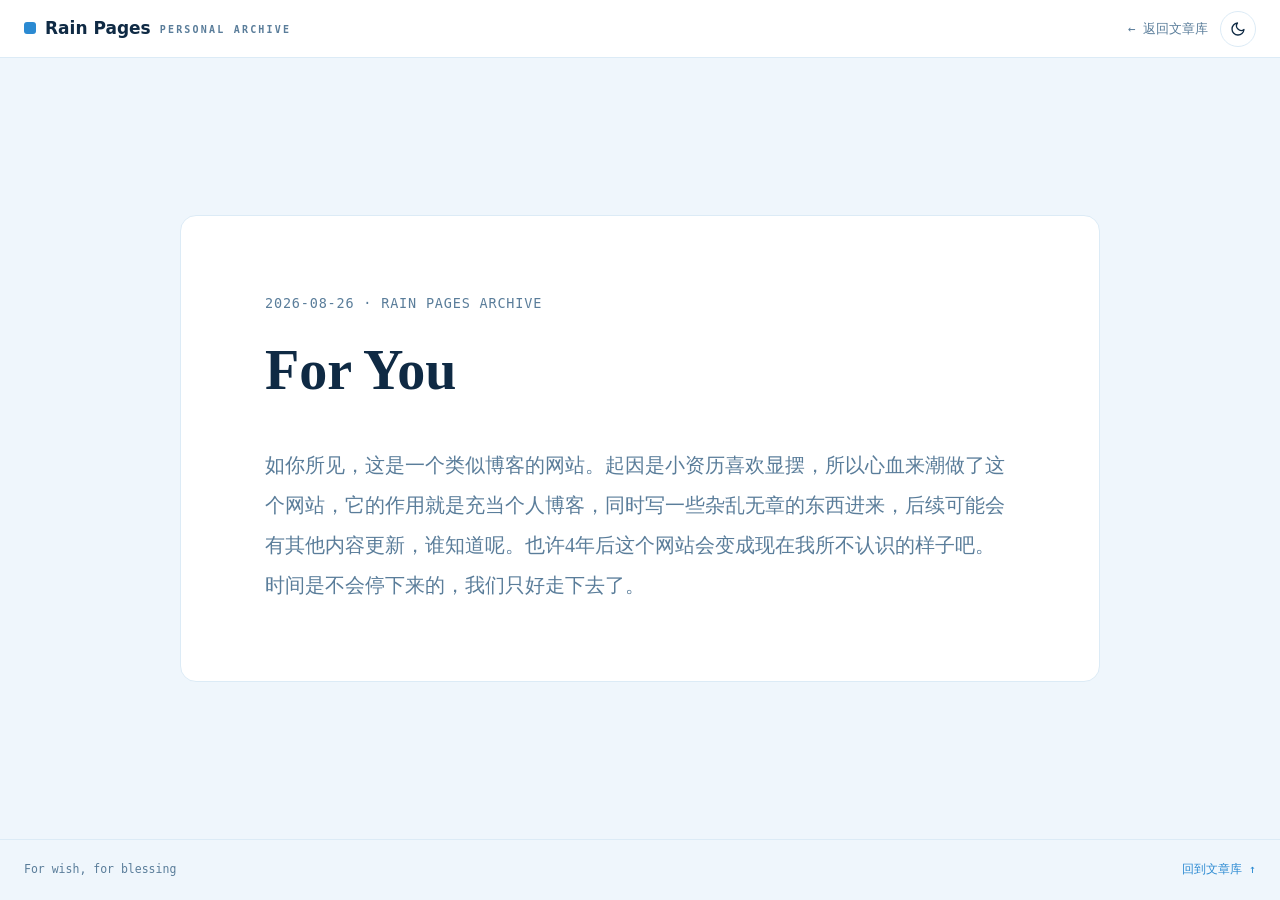
==== 2026/For You/index.html @ b6715b63 "更新了夜间系统，改变了网站配色" ====
<!doctype html>
<html lang="zh-CN">
<head>
  <meta charset="UTF-8" />
  <meta name="viewport" content="width=device-width, initial-scale=1.0" />
  <meta name="description" content="For You · Rain Pages 个人文章" />
  <title>For You · Rain Pages</title>
  <script>try { if (localStorage.getItem('rainpages.theme.v1') === 'dark') document.documentElement.classList.add('dark'); } catch (e) {}</script>

  <link rel="icon" href="data:image/svg+xml,%3Csvg xmlns='http://www.w3.org/2000/svg' viewBox='0 0 100 100'%3E%3Cdefs%3E%3ClinearGradient id='g' x1='0' y1='0' x2='0' y2='1'%3E%3Cstop offset='0' stop-color='%23bfdbfe'/%3E%3Cstop offset='1' stop-color='%233b82f6'/%3E%3C/linearGradient%3E%3C/defs%3E%3Cg fill='url(%23g)'%3E%3Cpath d='M50 4C34 24 18 42 18 62a32 32 0 0 0 64 0C82 42 66 24 50 4z' transform='translate(7 13) scale(.62)'/%3E%3Cpath d='M50 4C34 24 18 42 18 62a32 32 0 0 0 64 0C82 42 66 24 50 4z' transform='translate(56 55) scale(.42)'/%3E%3Cpath d='M50 4C34 24 18 42 18 62a32 32 0 0 0 64 0C82 42 66 24 50 4z' transform='translate(68 18) scale(.26)'/%3E%3C/g%3E%3Cellipse cx='30' cy='46' rx='4.5' ry='7' fill='%23ffffff' opacity='0.35'/%3E%3C/svg%3E" />
  <style>
    :root {
      --bg: #eff6fc;
      --panel: #ffffff;
      --ink: #0f2a44;
      --muted: #5a7d9a;
      --faint: #8dabc4;
      --line: #dcebf6;
      --accent: #2b8ad2;
      --sans: system-ui, -apple-system, "Segoe UI", "PingFang SC", "Hiragino Sans GB", "Microsoft YaHei", "Noto Sans SC", sans-serif;
      --serif: Georgia, "Noto Serif SC", "Songti SC", "STSong", SimSun, serif;
      --mono: ui-monospace, "Cascadia Code", Consolas, monospace;
    }
        /* 夜间模式（与主页一致：白天 = 浅蓝，夜间 = 黑色风格） */
    html.dark {
      color-scheme: dark;
      --bg: #0a0f16;
      --panel: #0f1722;
      --ink: #e8eef5;
      --muted: #93a7ba;
      --faint: #5d7285;
      --line: #1d2937;
      --accent: #5fb2f2;
    }
    * { box-sizing: border-box; }
    html { height: 100%; }
    body {
      margin: 0;
      min-height: 100%;
      display: flex;
      flex-direction: column;
      background: var(--bg);
      color: var(--ink);
      font-family: var(--sans);
      font-size: 15px;
      line-height: 1.7;
      -webkit-font-smoothing: antialiased;
    }
    a { color: inherit; }

    .topbar {
      flex: none;
      height: 58px;
      display: flex;
      align-items: center;
      justify-content: space-between;
      padding: 0 24px;
      background: var(--panel);
      border-bottom: 1px solid var(--line);
    }
    .brand {
      display: flex;
      align-items: center;
      gap: 9px;
      text-decoration: none;
      font-weight: 700;
      font-size: 17px;
    }
    .brand-dot { width: 12px; height: 12px; border-radius: 3px; background: var(--accent); }
    .brand-sub {
      font-family: var(--mono);
      font-size: 10px;
      letter-spacing: .22em;
      color: var(--muted);
      margin-top: 3px;
    }
    .topbar-right { display: flex; align-items: center; gap: 12px; }
    .theme-btn {
      display: inline-flex;
      align-items: center;
      justify-content: center;
      width: 36px;
      height: 36px;
      padding: 0;
      border: 1px solid var(--line);
      border-radius: 999px;
      background: var(--panel);
      color: var(--ink);
      cursor: pointer;
      transition: border-color .15s, color .15s;
    }
    .theme-btn:hover { border-color: var(--accent); color: var(--accent); }
    .theme-icon { width: 16px; height: 16px; }
    .theme-btn .theme-icon-sun { display: none; }
    html.dark .theme-btn .theme-icon-sun { display: block; }
    html.dark .theme-btn .theme-icon-moon { display: none; }
    .back-link {
      font-family: var(--mono);
      font-size: 12.5px;
      color: var(--muted);
      text-decoration: none;
    }
    .back-link:hover { color: var(--accent); }

    /* 内容区占满剩余可视高度，卡片垂直居中 */
    main {
      flex: 1;
      display: flex;
      align-items: center;
      justify-content: center;
      padding: 40px 20px;
    }
    article {
      width: 100%;
      max-width: 920px;
      padding: 76px 84px;
      background: var(--panel);
      border: 1px solid var(--line);
      border-radius: 16px;
    }
    .meta {
      font-family: var(--mono);
      font-size: 13.5px;
      color: var(--muted);
      letter-spacing: .06em;
    }
    h1 {
      margin: 20px 0 40px;
      font-family: var(--serif);
      font-size: 56px;
      line-height: 1.25;
    }
    .body {
      font-family: var(--serif);
      font-size: 20px;
      line-height: 2;
      color: var(--muted);
    }

    /* 页脚固定在可视区域底部 */
    footer {
      flex: none;
      width: 100%;
      padding: 20px 24px;
      border-top: 1px solid var(--line);
      display: flex;
      justify-content: space-between;
      gap: 16px;
      font-family: var(--mono);
      font-size: 11.5px;
      color: var(--muted);
    }
    footer a { color: var(--accent); text-decoration: none; }
    footer a:hover { text-decoration: underline; }

    @media (max-width: 640px) {
      article { padding: 32px 22px; }
      h1 { font-size: 34px; }
      .body { font-size: 17px; }
      footer { flex-direction: column; gap: 8px; }
    }
  </style>
</head>
<body>
  <header class="topbar">
    <a class="brand" href="../../index.html">
      <span class="brand-dot"></span>
      <span>Rain Pages</span>
      <span class="brand-sub">PERSONAL ARCHIVE</span>
    </a>
    <div class="topbar-right">
      <a class="back-link" href="../../index.html">← 返回文章库</a>
      <button class="theme-btn" id="themeBtn" type="button" title="切换夜间模式" aria-label="切换夜间模式">
        <svg class="theme-icon theme-icon-moon" viewBox="0 0 24 24" aria-hidden="true" fill="none" stroke="currentColor" stroke-width="2" stroke-linecap="round" stroke-linejoin="round"><path d="M21 12.79A9 9 0 1 1 11.21 3 7 7 0 0 0 21 12.79z"/></svg>
        <svg class="theme-icon theme-icon-sun" viewBox="0 0 24 24" aria-hidden="true" fill="none" stroke="currentColor" stroke-width="2" stroke-linecap="round" stroke-linejoin="round"><circle cx="12" cy="12" r="4"/><path d="M12 2v2M12 20v2M4.93 4.93l1.41 1.41M17.66 17.66l1.41 1.41M2 12h2M20 12h2M4.93 19.07l1.41-1.41M17.66 6.34l1.41-1.41"/></svg>
      </button>
    </div>
  </header>

  <main>
    <article>
      <div class="meta">2026-08-26 · RAIN PAGES ARCHIVE</div>
      <h1>For You</h1>
      <div class="body">如你所见，这是一个类似博客的网站。起因是小资历喜欢显摆，所以心血来潮做了这个网站，它的作用就是充当个人博客，同时写一些杂乱无章的东西进来，后续可能会有其他内容更新，谁知道呢。也许4年后这个网站会变成现在我所不认识的样子吧。<br>时间是不会停下来的，我们只好走下去了。</div>
    </article>
  </main>

  <footer>
    <span>For wish, for blessing</span>
    <a href="../../index.html">回到文章库 ↑</a>
  </footer>
  <script>
    (function () {
      var btn = document.getElementById('themeBtn');
      if (!btn) return;
      function sync() {
        var dark = document.documentElement.classList.contains('dark');
        var tip = dark ? '切换白天模式' : '切换夜间模式';
        btn.title = tip;
        btn.setAttribute('aria-label', tip);
      }
      sync();
      btn.addEventListener('click', function () {
        var dark = !document.documentElement.classList.contains('dark');
        document.documentElement.classList.toggle('dark', dark);
        try { localStorage.setItem('rainpages.theme.v1', dark ? 'dark' : 'light'); } catch (e) {}
        sync();
      });
    })();
  </script>
</body>
</html>
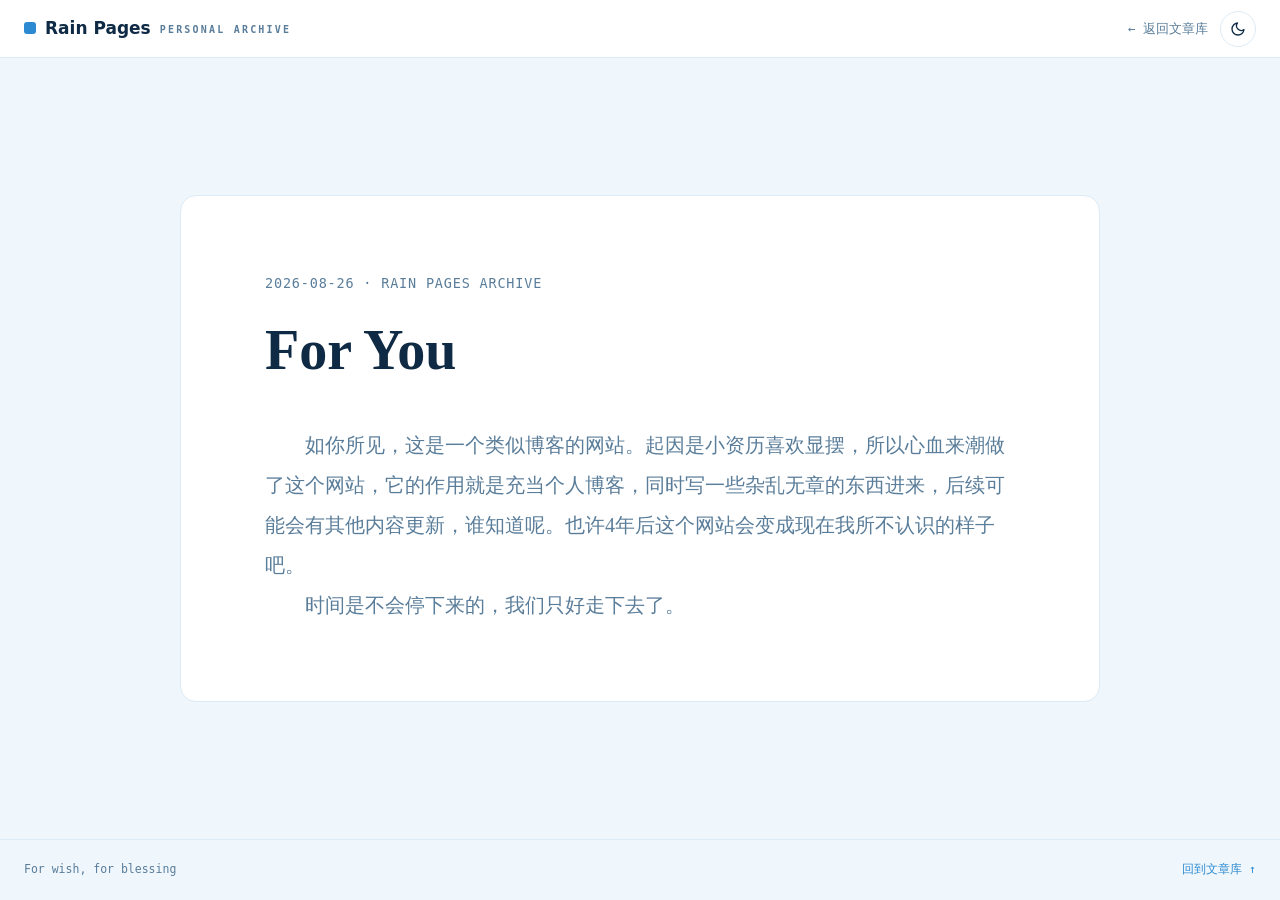
==== commit 1c5b1a63: "更新：新增北邮记（一），文章段落增加首行缩进" ====
--- a/2026/For You/index.html
+++ b/2026/For You/index.html
@@ -136,6 +136,7 @@
       line-height: 2;
       color: var(--muted);
     }
+    .body p { margin: 0; text-indent: 2em; }   /* 自然段首行缩进两字符 */
 
     /* 页脚固定在可视区域底部 */
     footer {
@@ -181,7 +182,10 @@
     <article>
       <div class="meta">2026-08-26 · RAIN PAGES ARCHIVE</div>
       <h1>For You</h1>
-      <div class="body">如你所见，这是一个类似博客的网站。起因是小资历喜欢显摆，所以心血来潮做了这个网站，它的作用就是充当个人博客，同时写一些杂乱无章的东西进来，后续可能会有其他内容更新，谁知道呢。也许4年后这个网站会变成现在我所不认识的样子吧。<br>时间是不会停下来的，我们只好走下去了。</div>
+      <div class="body">
+        <p>如你所见，这是一个类似博客的网站。起因是小资历喜欢显摆，所以心血来潮做了这个网站，它的作用就是充当个人博客，同时写一些杂乱无章的东西进来，后续可能会有其他内容更新，谁知道呢。也许4年后这个网站会变成现在我所不认识的样子吧。</p>
+        <p>时间是不会停下来的，我们只好走下去了。</p>
+      </div>
     </article>
   </main>
 
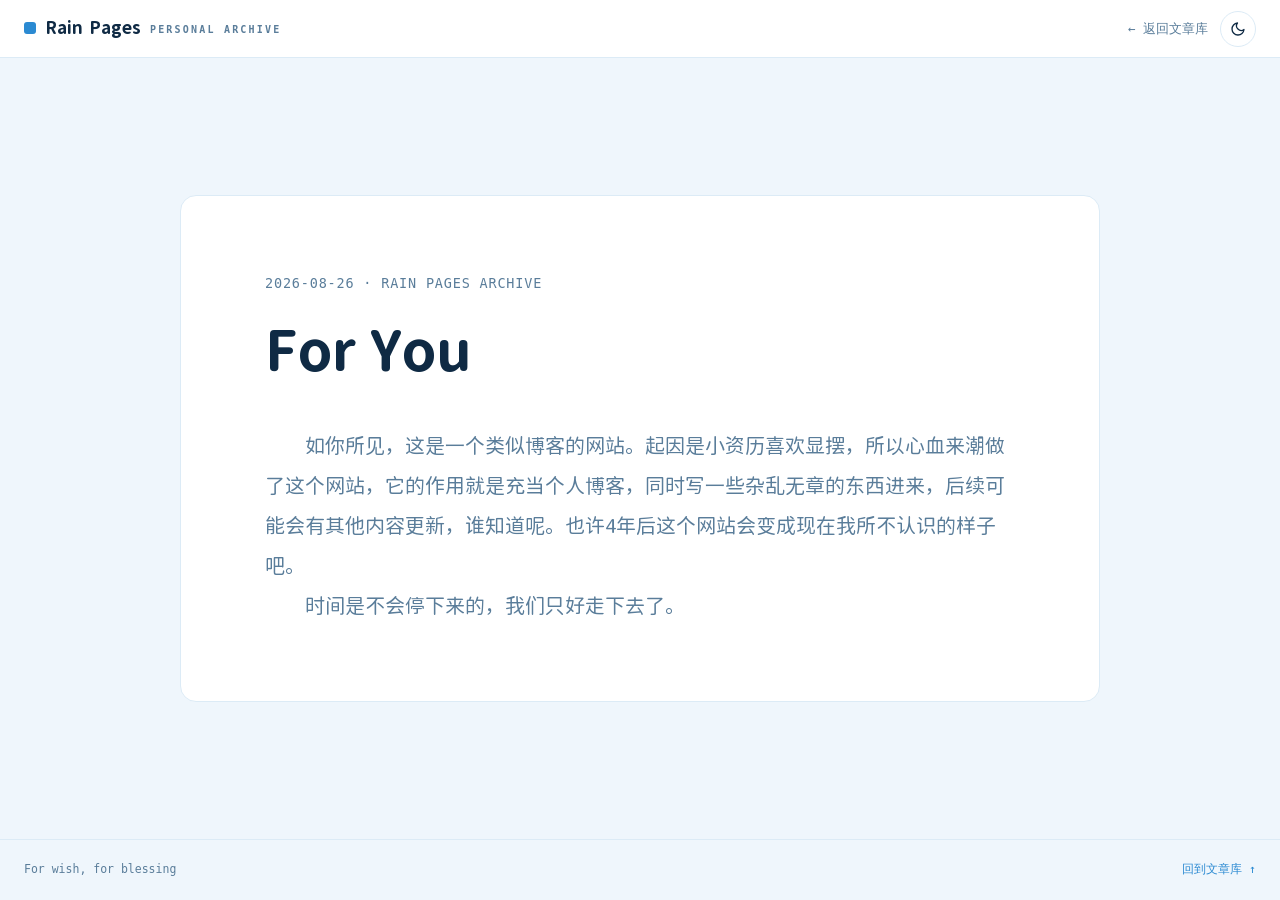
==== commit 19ee3ff6: "大更新" ====
--- a/2026/For You/index.html
+++ b/2026/For You/index.html
@@ -17,8 +17,8 @@
       --faint: #8dabc4;
       --line: #dcebf6;
       --accent: #2b8ad2;
-      --sans: system-ui, -apple-system, "Segoe UI", "PingFang SC", "Hiragino Sans GB", "Microsoft YaHei", "Noto Sans SC", sans-serif;
-      --serif: Georgia, "Noto Serif SC", "Songti SC", "STSong", SimSun, serif;
+      --sans: "Chill Round Gothic", system-ui, -apple-system, "Segoe UI", "PingFang SC", "Hiragino Sans GB", "Microsoft YaHei", "Noto Sans SC", "Segoe UI Emoji", "Apple Color Emoji", sans-serif;
+      --serif: Georgia, "Chill Round Gothic", "Noto Serif SC", "Songti SC", "STSong", SimSun, serif;
       --mono: ui-monospace, "Cascadia Code", Consolas, monospace;
     }
         /* 夜间模式（与主页一致：白天 = 浅蓝，夜间 = 黑色风格） */
@@ -161,6 +161,8 @@
       footer { flex-direction: column; gap: 8px; }
     }
   </style>
+  <!-- 圆润字体（Chill 圆体，本地自托管） -->
+  <link rel="stylesheet" href="../../src/fonts.css?v=1.2.0" />
 </head>
 <body>
   <header class="topbar">
--- a/src/fonts.css
+++ b/src/fonts.css
@@ -0,0 +1,658 @@
+/* ============================================================
+   Rain Pages · 圆润字体（Chill 圆体 / 寒蝉半圆体）
+
+   字体作者：Warren2060，基于思源黑体圆角化改造，
+   授权：SIL Open Font License 1.1（可自由使用、修改、随站点分发）。
+   来源：https://github.com/Warren2060/ChillRoundGothic
+
+   这里按 Unicode 区段切成多个 woff2 子集：浏览器只会下载
+   当前页面真正用到的那几段（unicode-range 机制），
+   因此整站字体约 9 MB，单个页面通常只下载 300–900 KB。
+
+   新增文章若出现生僻字（CJK 扩展 B 区及以后），会回落到系统字体，
+   属于预期行为。
+============================================================ */
+
+/* ---- 常规 font-weight: 400 · 40 段 · 4.42 MB ---- */
+@font-face {
+  font-family: 'Chill Round Gothic';
+  font-style: normal;
+  font-weight: 400;
+  font-display: swap;
+  src: url('fonts/chillround-gothic/chillround-regular-01.woff2?v=1.2.0') format('woff2');
+  unicode-range: U+20-7E;
+}
+@font-face {
+  font-family: 'Chill Round Gothic';
+  font-style: normal;
+  font-weight: 400;
+  font-display: swap;
+  src: url('fonts/chillround-gothic/chillround-regular-02.woff2?v=1.2.0') format('woff2');
+  unicode-range: U+A0-103,U+110-113,U+11A-11B,U+128-12B,U+143-144,U+147-148,U+14C-14F,U+152-153,U+168-16D,U+192,U+1A0-1A1,U+1AF-1B0,U+1CD-1DC,U+1F8-1F9,U+251,U+261,U+2BB,U+2C7,U+2C9-2CB,U+2D9,U+2EA-2EB;
+}
+@font-face {
+  font-family: 'Chill Round Gothic';
+  font-style: normal;
+  font-weight: 400;
+  font-display: swap;
+  src: url('fonts/chillround-gothic/chillround-regular-03.woff2?v=1.2.0') format('woff2');
+  unicode-range: U+2002-2003,U+2010-2016,U+2018-201A,U+201C-201E,U+2020-2022,U+2025-2027,U+2030,U+2032-2033,U+2035,U+2039-203C,U+2042,U+2047-2049,U+2051,U+2E3A-2E3B;
+}
+@font-face {
+  font-family: 'Chill Round Gothic';
+  font-style: normal;
+  font-weight: 400;
+  font-display: swap;
+  src: url('fonts/chillround-gothic/chillround-regular-04.woff2?v=1.2.0') format('woff2');
+  unicode-range: U+3001-3030,U+3033-303F,U+3041-3096,U+3099-30FF,U+31C0-31E3,U+FF01-FF3F,U+FF41-FF5D,U+FF5F-FF9F,U+FFA1-FFBE,U+FFC2-FFC7,U+FFCA-FFCF,U+FFD2-FFD7,U+FFDA-FFDC,U+FFE0-FFE6,U+FFE8-FFEE;
+}
+@font-face {
+  font-family: 'Chill Round Gothic';
+  font-style: normal;
+  font-weight: 400;
+  font-display: swap;
+  src: url('fonts/chillround-gothic/chillround-regular-05.woff2?v=1.2.0') format('woff2');
+  unicode-range: U+4E00-5057;
+}
+@font-face {
+  font-family: 'Chill Round Gothic';
+  font-style: normal;
+  font-weight: 400;
+  font-display: swap;
+  src: url('fonts/chillround-gothic/chillround-regular-06.woff2?v=1.2.0') format('woff2');
+  unicode-range: U+5058-52AF;
+}
+@font-face {
+  font-family: 'Chill Round Gothic';
+  font-style: normal;
+  font-weight: 400;
+  font-display: swap;
+  src: url('fonts/chillround-gothic/chillround-regular-07.woff2?v=1.2.0') format('woff2');
+  unicode-range: U+52B0-5507;
+}
+@font-face {
+  font-family: 'Chill Round Gothic';
+  font-style: normal;
+  font-weight: 400;
+  font-display: swap;
+  src: url('fonts/chillround-gothic/chillround-regular-08.woff2?v=1.2.0') format('woff2');
+  unicode-range: U+5508-575F;
+}
+@font-face {
+  font-family: 'Chill Round Gothic';
+  font-style: normal;
+  font-weight: 400;
+  font-display: swap;
+  src: url('fonts/chillround-gothic/chillround-regular-09.woff2?v=1.2.0') format('woff2');
+  unicode-range: U+5760-59B7;
+}
+@font-face {
+  font-family: 'Chill Round Gothic';
+  font-style: normal;
+  font-weight: 400;
+  font-display: swap;
+  src: url('fonts/chillround-gothic/chillround-regular-10.woff2?v=1.2.0') format('woff2');
+  unicode-range: U+59B8-5C0F;
+}
+@font-face {
+  font-family: 'Chill Round Gothic';
+  font-style: normal;
+  font-weight: 400;
+  font-display: swap;
+  src: url('fonts/chillround-gothic/chillround-regular-11.woff2?v=1.2.0') format('woff2');
+  unicode-range: U+5C10-5E67;
+}
+@font-face {
+  font-family: 'Chill Round Gothic';
+  font-style: normal;
+  font-weight: 400;
+  font-display: swap;
+  src: url('fonts/chillround-gothic/chillround-regular-12.woff2?v=1.2.0') format('woff2');
+  unicode-range: U+5E68-60BF;
+}
+@font-face {
+  font-family: 'Chill Round Gothic';
+  font-style: normal;
+  font-weight: 400;
+  font-display: swap;
+  src: url('fonts/chillround-gothic/chillround-regular-13.woff2?v=1.2.0') format('woff2');
+  unicode-range: U+60C0-6317;
+}
+@font-face {
+  font-family: 'Chill Round Gothic';
+  font-style: normal;
+  font-weight: 400;
+  font-display: swap;
+  src: url('fonts/chillround-gothic/chillround-regular-14.woff2?v=1.2.0') format('woff2');
+  unicode-range: U+6318-656F;
+}
+@font-face {
+  font-family: 'Chill Round Gothic';
+  font-style: normal;
+  font-weight: 400;
+  font-display: swap;
+  src: url('fonts/chillround-gothic/chillround-regular-15.woff2?v=1.2.0') format('woff2');
+  unicode-range: U+6570-67C7;
+}
+@font-face {
+  font-family: 'Chill Round Gothic';
+  font-style: normal;
+  font-weight: 400;
+  font-display: swap;
+  src: url('fonts/chillround-gothic/chillround-regular-16.woff2?v=1.2.0') format('woff2');
+  unicode-range: U+67C8-6A1F;
+}
+@font-face {
+  font-family: 'Chill Round Gothic';
+  font-style: normal;
+  font-weight: 400;
+  font-display: swap;
+  src: url('fonts/chillround-gothic/chillround-regular-17.woff2?v=1.2.0') format('woff2');
+  unicode-range: U+6A20-6C77;
+}
+@font-face {
+  font-family: 'Chill Round Gothic';
+  font-style: normal;
+  font-weight: 400;
+  font-display: swap;
+  src: url('fonts/chillround-gothic/chillround-regular-18.woff2?v=1.2.0') format('woff2');
+  unicode-range: U+6C78-6ECF;
+}
+@font-face {
+  font-family: 'Chill Round Gothic';
+  font-style: normal;
+  font-weight: 400;
+  font-display: swap;
+  src: url('fonts/chillround-gothic/chillround-regular-19.woff2?v=1.2.0') format('woff2');
+  unicode-range: U+6ED0-7127;
+}
+@font-face {
+  font-family: 'Chill Round Gothic';
+  font-style: normal;
+  font-weight: 400;
+  font-display: swap;
+  src: url('fonts/chillround-gothic/chillround-regular-20.woff2?v=1.2.0') format('woff2');
+  unicode-range: U+7128-737F;
+}
+@font-face {
+  font-family: 'Chill Round Gothic';
+  font-style: normal;
+  font-weight: 400;
+  font-display: swap;
+  src: url('fonts/chillround-gothic/chillround-regular-21.woff2?v=1.2.0') format('woff2');
+  unicode-range: U+7380-75D7;
+}
+@font-face {
+  font-family: 'Chill Round Gothic';
+  font-style: normal;
+  font-weight: 400;
+  font-display: swap;
+  src: url('fonts/chillround-gothic/chillround-regular-22.woff2?v=1.2.0') format('woff2');
+  unicode-range: U+75D8-782F;
+}
+@font-face {
+  font-family: 'Chill Round Gothic';
+  font-style: normal;
+  font-weight: 400;
+  font-display: swap;
+  src: url('fonts/chillround-gothic/chillround-regular-23.woff2?v=1.2.0') format('woff2');
+  unicode-range: U+7830-7A87;
+}
+@font-face {
+  font-family: 'Chill Round Gothic';
+  font-style: normal;
+  font-weight: 400;
+  font-display: swap;
+  src: url('fonts/chillround-gothic/chillround-regular-24.woff2?v=1.2.0') format('woff2');
+  unicode-range: U+7A88-7CDF;
+}
+@font-face {
+  font-family: 'Chill Round Gothic';
+  font-style: normal;
+  font-weight: 400;
+  font-display: swap;
+  src: url('fonts/chillround-gothic/chillround-regular-25.woff2?v=1.2.0') format('woff2');
+  unicode-range: U+7CE0-7F37;
+}
+@font-face {
+  font-family: 'Chill Round Gothic';
+  font-style: normal;
+  font-weight: 400;
+  font-display: swap;
+  src: url('fonts/chillround-gothic/chillround-regular-26.woff2?v=1.2.0') format('woff2');
+  unicode-range: U+7F38-818F;
+}
+@font-face {
+  font-family: 'Chill Round Gothic';
+  font-style: normal;
+  font-weight: 400;
+  font-display: swap;
+  src: url('fonts/chillround-gothic/chillround-regular-27.woff2?v=1.2.0') format('woff2');
+  unicode-range: U+8190-83E7;
+}
+@font-face {
+  font-family: 'Chill Round Gothic';
+  font-style: normal;
+  font-weight: 400;
+  font-display: swap;
+  src: url('fonts/chillround-gothic/chillround-regular-28.woff2?v=1.2.0') format('woff2');
+  unicode-range: U+83E8-863F;
+}
+@font-face {
+  font-family: 'Chill Round Gothic';
+  font-style: normal;
+  font-weight: 400;
+  font-display: swap;
+  src: url('fonts/chillround-gothic/chillround-regular-29.woff2?v=1.2.0') format('woff2');
+  unicode-range: U+8640-8897;
+}
+@font-face {
+  font-family: 'Chill Round Gothic';
+  font-style: normal;
+  font-weight: 400;
+  font-display: swap;
+  src: url('fonts/chillround-gothic/chillround-regular-30.woff2?v=1.2.0') format('woff2');
+  unicode-range: U+8898-8AEF;
+}
+@font-face {
+  font-family: 'Chill Round Gothic';
+  font-style: normal;
+  font-weight: 400;
+  font-display: swap;
+  src: url('fonts/chillround-gothic/chillround-regular-31.woff2?v=1.2.0') format('woff2');
+  unicode-range: U+8AF0-8D47;
+}
+@font-face {
+  font-family: 'Chill Round Gothic';
+  font-style: normal;
+  font-weight: 400;
+  font-display: swap;
+  src: url('fonts/chillround-gothic/chillround-regular-32.woff2?v=1.2.0') format('woff2');
+  unicode-range: U+8D48-8F9F;
+}
+@font-face {
+  font-family: 'Chill Round Gothic';
+  font-style: normal;
+  font-weight: 400;
+  font-display: swap;
+  src: url('fonts/chillround-gothic/chillround-regular-33.woff2?v=1.2.0') format('woff2');
+  unicode-range: U+8FA0-91F7;
+}
+@font-face {
+  font-family: 'Chill Round Gothic';
+  font-style: normal;
+  font-weight: 400;
+  font-display: swap;
+  src: url('fonts/chillround-gothic/chillround-regular-34.woff2?v=1.2.0') format('woff2');
+  unicode-range: U+91F8-944F;
+}
+@font-face {
+  font-family: 'Chill Round Gothic';
+  font-style: normal;
+  font-weight: 400;
+  font-display: swap;
+  src: url('fonts/chillround-gothic/chillround-regular-35.woff2?v=1.2.0') format('woff2');
+  unicode-range: U+9450-96A7;
+}
+@font-face {
+  font-family: 'Chill Round Gothic';
+  font-style: normal;
+  font-weight: 400;
+  font-display: swap;
+  src: url('fonts/chillround-gothic/chillround-regular-36.woff2?v=1.2.0') format('woff2');
+  unicode-range: U+96A8-98FF;
+}
+@font-face {
+  font-family: 'Chill Round Gothic';
+  font-style: normal;
+  font-weight: 400;
+  font-display: swap;
+  src: url('fonts/chillround-gothic/chillround-regular-37.woff2?v=1.2.0') format('woff2');
+  unicode-range: U+9900-9B57;
+}
+@font-face {
+  font-family: 'Chill Round Gothic';
+  font-style: normal;
+  font-weight: 400;
+  font-display: swap;
+  src: url('fonts/chillround-gothic/chillround-regular-38.woff2?v=1.2.0') format('woff2');
+  unicode-range: U+9B58-9DAF;
+}
+@font-face {
+  font-family: 'Chill Round Gothic';
+  font-style: normal;
+  font-weight: 400;
+  font-display: swap;
+  src: url('fonts/chillround-gothic/chillround-regular-39.woff2?v=1.2.0') format('woff2');
+  unicode-range: U+9DB0-9FEF;
+}
+@font-face {
+  font-family: 'Chill Round Gothic';
+  font-style: normal;
+  font-weight: 400;
+  font-display: swap;
+  src: url('fonts/chillround-gothic/chillround-regular-40.woff2?v=1.2.0') format('woff2');
+  unicode-range: U+F900-F903,U+F905-F906,U+F90B-F90C,U+F915,U+F917-F91A,U+F921,U+F929,U+F92C-F92D,U+F92F,U+F931-F935,U+F937-F93A,U+F943,U+F947-F94A,U+F94E,U+F952-F953,U+F95E,U+F962-F967,U+F96E,U+F972,U+F974,U+F976,U+F979-F97B,U+F97E-F980,U+F984-F985,U+F98A-F98C,U+F98E,U+F993,U+F995,U+F998,U+F9A8,U+F9AE,U+F9B3,U+F9B7,U+F9BB,U+F9BD-F9BE,U+F9C0,U+F9C5-F9C6,U+F9D0,U+F9D8-F9D9,U+F9DC-F9E0,U+F9E2-F9E4,U+F9E7,U+F9E9,U+F9F1,U+F9F4-F9F5,U+F9FA,U+F9FD,U+F9FF,U+FA02,U+FA05-FA08,U+FA0A,U+FA0C-FA0D,U+FA0F,U+FA18-FA19,U+FA1B,U+FA1D,U+FA1F-FA21,U+FA23-FA27,U+FA2B,U+FA2D,U+FA2F,U+FA33-FA35,U+FA37-FA38,U+FA3A,U+FA47,U+FA49,U+FA4B-FA4C,U+FA5D-FA5E;
+}
+
+/* ---- 粗体 font-weight: 700 · 40 段 · 4.51 MB ---- */
+@font-face {
+  font-family: 'Chill Round Gothic';
+  font-style: normal;
+  font-weight: 700;
+  font-display: swap;
+  src: url('fonts/chillround-gothic/chillround-bold-01.woff2?v=1.2.0') format('woff2');
+  unicode-range: U+20-7E;
+}
+@font-face {
+  font-family: 'Chill Round Gothic';
+  font-style: normal;
+  font-weight: 700;
+  font-display: swap;
+  src: url('fonts/chillround-gothic/chillround-bold-02.woff2?v=1.2.0') format('woff2');
+  unicode-range: U+A0-103,U+110-113,U+11A-11B,U+128-12B,U+143-144,U+147-148,U+14C-14F,U+152-153,U+168-16D,U+192,U+1A0-1A1,U+1AF-1B0,U+1CD-1DC,U+1F8-1F9,U+251,U+261,U+2BB,U+2C7,U+2C9-2CB,U+2D9,U+2EA-2EB;
+}
+@font-face {
+  font-family: 'Chill Round Gothic';
+  font-style: normal;
+  font-weight: 700;
+  font-display: swap;
+  src: url('fonts/chillround-gothic/chillround-bold-03.woff2?v=1.2.0') format('woff2');
+  unicode-range: U+2002-2003,U+2010-2016,U+2018-201A,U+201C-201E,U+2020-2022,U+2025-2027,U+2030,U+2032-2033,U+2035,U+2039-203C,U+2042,U+2047-2049,U+2051,U+2E3A-2E3B;
+}
+@font-face {
+  font-family: 'Chill Round Gothic';
+  font-style: normal;
+  font-weight: 700;
+  font-display: swap;
+  src: url('fonts/chillround-gothic/chillround-bold-04.woff2?v=1.2.0') format('woff2');
+  unicode-range: U+3001-3030,U+3033-303F,U+3041-3096,U+3099-30FF,U+31C0-31E3,U+FF01-FF3F,U+FF41-FF5D,U+FF5F-FF9F,U+FFA1-FFBE,U+FFC2-FFC7,U+FFCA-FFCF,U+FFD2-FFD7,U+FFDA-FFDC,U+FFE0-FFE6,U+FFE8-FFEE;
+}
+@font-face {
+  font-family: 'Chill Round Gothic';
+  font-style: normal;
+  font-weight: 700;
+  font-display: swap;
+  src: url('fonts/chillround-gothic/chillround-bold-05.woff2?v=1.2.0') format('woff2');
+  unicode-range: U+4E00-5057;
+}
+@font-face {
+  font-family: 'Chill Round Gothic';
+  font-style: normal;
+  font-weight: 700;
+  font-display: swap;
+  src: url('fonts/chillround-gothic/chillround-bold-06.woff2?v=1.2.0') format('woff2');
+  unicode-range: U+5058-52AF;
+}
+@font-face {
+  font-family: 'Chill Round Gothic';
+  font-style: normal;
+  font-weight: 700;
+  font-display: swap;
+  src: url('fonts/chillround-gothic/chillround-bold-07.woff2?v=1.2.0') format('woff2');
+  unicode-range: U+52B0-5507;
+}
+@font-face {
+  font-family: 'Chill Round Gothic';
+  font-style: normal;
+  font-weight: 700;
+  font-display: swap;
+  src: url('fonts/chillround-gothic/chillround-bold-08.woff2?v=1.2.0') format('woff2');
+  unicode-range: U+5508-575F;
+}
+@font-face {
+  font-family: 'Chill Round Gothic';
+  font-style: normal;
+  font-weight: 700;
+  font-display: swap;
+  src: url('fonts/chillround-gothic/chillround-bold-09.woff2?v=1.2.0') format('woff2');
+  unicode-range: U+5760-59B7;
+}
+@font-face {
+  font-family: 'Chill Round Gothic';
+  font-style: normal;
+  font-weight: 700;
+  font-display: swap;
+  src: url('fonts/chillround-gothic/chillround-bold-10.woff2?v=1.2.0') format('woff2');
+  unicode-range: U+59B8-5C0F;
+}
+@font-face {
+  font-family: 'Chill Round Gothic';
+  font-style: normal;
+  font-weight: 700;
+  font-display: swap;
+  src: url('fonts/chillround-gothic/chillround-bold-11.woff2?v=1.2.0') format('woff2');
+  unicode-range: U+5C10-5E67;
+}
+@font-face {
+  font-family: 'Chill Round Gothic';
+  font-style: normal;
+  font-weight: 700;
+  font-display: swap;
+  src: url('fonts/chillround-gothic/chillround-bold-12.woff2?v=1.2.0') format('woff2');
+  unicode-range: U+5E68-60BF;
+}
+@font-face {
+  font-family: 'Chill Round Gothic';
+  font-style: normal;
+  font-weight: 700;
+  font-display: swap;
+  src: url('fonts/chillround-gothic/chillround-bold-13.woff2?v=1.2.0') format('woff2');
+  unicode-range: U+60C0-6317;
+}
+@font-face {
+  font-family: 'Chill Round Gothic';
+  font-style: normal;
+  font-weight: 700;
+  font-display: swap;
+  src: url('fonts/chillround-gothic/chillround-bold-14.woff2?v=1.2.0') format('woff2');
+  unicode-range: U+6318-656F;
+}
+@font-face {
+  font-family: 'Chill Round Gothic';
+  font-style: normal;
+  font-weight: 700;
+  font-display: swap;
+  src: url('fonts/chillround-gothic/chillround-bold-15.woff2?v=1.2.0') format('woff2');
+  unicode-range: U+6570-67C7;
+}
+@font-face {
+  font-family: 'Chill Round Gothic';
+  font-style: normal;
+  font-weight: 700;
+  font-display: swap;
+  src: url('fonts/chillround-gothic/chillround-bold-16.woff2?v=1.2.0') format('woff2');
+  unicode-range: U+67C8-6A1F;
+}
+@font-face {
+  font-family: 'Chill Round Gothic';
+  font-style: normal;
+  font-weight: 700;
+  font-display: swap;
+  src: url('fonts/chillround-gothic/chillround-bold-17.woff2?v=1.2.0') format('woff2');
+  unicode-range: U+6A20-6C77;
+}
+@font-face {
+  font-family: 'Chill Round Gothic';
+  font-style: normal;
+  font-weight: 700;
+  font-display: swap;
+  src: url('fonts/chillround-gothic/chillround-bold-18.woff2?v=1.2.0') format('woff2');
+  unicode-range: U+6C78-6ECF;
+}
+@font-face {
+  font-family: 'Chill Round Gothic';
+  font-style: normal;
+  font-weight: 700;
+  font-display: swap;
+  src: url('fonts/chillround-gothic/chillround-bold-19.woff2?v=1.2.0') format('woff2');
+  unicode-range: U+6ED0-7127;
+}
+@font-face {
+  font-family: 'Chill Round Gothic';
+  font-style: normal;
+  font-weight: 700;
+  font-display: swap;
+  src: url('fonts/chillround-gothic/chillround-bold-20.woff2?v=1.2.0') format('woff2');
+  unicode-range: U+7128-737F;
+}
+@font-face {
+  font-family: 'Chill Round Gothic';
+  font-style: normal;
+  font-weight: 700;
+  font-display: swap;
+  src: url('fonts/chillround-gothic/chillround-bold-21.woff2?v=1.2.0') format('woff2');
+  unicode-range: U+7380-75D7;
+}
+@font-face {
+  font-family: 'Chill Round Gothic';
+  font-style: normal;
+  font-weight: 700;
+  font-display: swap;
+  src: url('fonts/chillround-gothic/chillround-bold-22.woff2?v=1.2.0') format('woff2');
+  unicode-range: U+75D8-782F;
+}
+@font-face {
+  font-family: 'Chill Round Gothic';
+  font-style: normal;
+  font-weight: 700;
+  font-display: swap;
+  src: url('fonts/chillround-gothic/chillround-bold-23.woff2?v=1.2.0') format('woff2');
+  unicode-range: U+7830-7A87;
+}
+@font-face {
+  font-family: 'Chill Round Gothic';
+  font-style: normal;
+  font-weight: 700;
+  font-display: swap;
+  src: url('fonts/chillround-gothic/chillround-bold-24.woff2?v=1.2.0') format('woff2');
+  unicode-range: U+7A88-7CDF;
+}
+@font-face {
+  font-family: 'Chill Round Gothic';
+  font-style: normal;
+  font-weight: 700;
+  font-display: swap;
+  src: url('fonts/chillround-gothic/chillround-bold-25.woff2?v=1.2.0') format('woff2');
+  unicode-range: U+7CE0-7F37;
+}
+@font-face {
+  font-family: 'Chill Round Gothic';
+  font-style: normal;
+  font-weight: 700;
+  font-display: swap;
+  src: url('fonts/chillround-gothic/chillround-bold-26.woff2?v=1.2.0') format('woff2');
+  unicode-range: U+7F38-818F;
+}
+@font-face {
+  font-family: 'Chill Round Gothic';
+  font-style: normal;
+  font-weight: 700;
+  font-display: swap;
+  src: url('fonts/chillround-gothic/chillround-bold-27.woff2?v=1.2.0') format('woff2');
+  unicode-range: U+8190-83E7;
+}
+@font-face {
+  font-family: 'Chill Round Gothic';
+  font-style: normal;
+  font-weight: 700;
+  font-display: swap;
+  src: url('fonts/chillround-gothic/chillround-bold-28.woff2?v=1.2.0') format('woff2');
+  unicode-range: U+83E8-863F;
+}
+@font-face {
+  font-family: 'Chill Round Gothic';
+  font-style: normal;
+  font-weight: 700;
+  font-display: swap;
+  src: url('fonts/chillround-gothic/chillround-bold-29.woff2?v=1.2.0') format('woff2');
+  unicode-range: U+8640-8897;
+}
+@font-face {
+  font-family: 'Chill Round Gothic';
+  font-style: normal;
+  font-weight: 700;
+  font-display: swap;
+  src: url('fonts/chillround-gothic/chillround-bold-30.woff2?v=1.2.0') format('woff2');
+  unicode-range: U+8898-8AEF;
+}
+@font-face {
+  font-family: 'Chill Round Gothic';
+  font-style: normal;
+  font-weight: 700;
+  font-display: swap;
+  src: url('fonts/chillround-gothic/chillround-bold-31.woff2?v=1.2.0') format('woff2');
+  unicode-range: U+8AF0-8D47;
+}
+@font-face {
+  font-family: 'Chill Round Gothic';
+  font-style: normal;
+  font-weight: 700;
+  font-display: swap;
+  src: url('fonts/chillround-gothic/chillround-bold-32.woff2?v=1.2.0') format('woff2');
+  unicode-range: U+8D48-8F9F;
+}
+@font-face {
+  font-family: 'Chill Round Gothic';
+  font-style: normal;
+  font-weight: 700;
+  font-display: swap;
+  src: url('fonts/chillround-gothic/chillround-bold-33.woff2?v=1.2.0') format('woff2');
+  unicode-range: U+8FA0-91F7;
+}
+@font-face {
+  font-family: 'Chill Round Gothic';
+  font-style: normal;
+  font-weight: 700;
+  font-display: swap;
+  src: url('fonts/chillround-gothic/chillround-bold-34.woff2?v=1.2.0') format('woff2');
+  unicode-range: U+91F8-944F;
+}
+@font-face {
+  font-family: 'Chill Round Gothic';
+  font-style: normal;
+  font-weight: 700;
+  font-display: swap;
+  src: url('fonts/chillround-gothic/chillround-bold-35.woff2?v=1.2.0') format('woff2');
+  unicode-range: U+9450-96A7;
+}
+@font-face {
+  font-family: 'Chill Round Gothic';
+  font-style: normal;
+  font-weight: 700;
+  font-display: swap;
+  src: url('fonts/chillround-gothic/chillround-bold-36.woff2?v=1.2.0') format('woff2');
+  unicode-range: U+96A8-98FF;
+}
+@font-face {
+  font-family: 'Chill Round Gothic';
+  font-style: normal;
+  font-weight: 700;
+  font-display: swap;
+  src: url('fonts/chillround-gothic/chillround-bold-37.woff2?v=1.2.0') format('woff2');
+  unicode-range: U+9900-9B57;
+}
+@font-face {
+  font-family: 'Chill Round Gothic';
+  font-style: normal;
+  font-weight: 700;
+  font-display: swap;
+  src: url('fonts/chillround-gothic/chillround-bold-38.woff2?v=1.2.0') format('woff2');
+  unicode-range: U+9B58-9DAF;
+}
+@font-face {
+  font-family: 'Chill Round Gothic';
+  font-style: normal;
+  font-weight: 700;
+  font-display: swap;
+  src: url('fonts/chillround-gothic/chillround-bold-39.woff2?v=1.2.0') format('woff2');
+  unicode-range: U+9DB0-9FEF;
+}
+@font-face {
+  font-family: 'Chill Round Gothic';
+  font-style: normal;
+  font-weight: 700;
+  font-display: swap;
+  src: url('fonts/chillround-gothic/chillround-bold-40.woff2?v=1.2.0') format('woff2');
+  unicode-range: U+F900-F903,U+F905-F906,U+F90B-F90C,U+F915,U+F917-F91A,U+F921,U+F929,U+F92C-F92D,U+F92F,U+F931-F935,U+F937-F93A,U+F943,U+F947-F94A,U+F94E,U+F952-F953,U+F95E,U+F962-F967,U+F96E,U+F972,U+F974,U+F976,U+F979-F97B,U+F97E-F980,U+F984-F985,U+F98A-F98C,U+F98E,U+F993,U+F995,U+F998,U+F9A8,U+F9AE,U+F9B3,U+F9B7,U+F9BB,U+F9BD-F9BE,U+F9C0,U+F9C5-F9C6,U+F9D0,U+F9D8-F9D9,U+F9DC-F9E0,U+F9E2-F9E4,U+F9E7,U+F9E9,U+F9F1,U+F9F4-F9F5,U+F9FA,U+F9FD,U+F9FF,U+FA02,U+FA05-FA08,U+FA0A,U+FA0C-FA0D,U+FA0F,U+FA18-FA19,U+FA1B,U+FA1D,U+FA1F-FA21,U+FA23-FA27,U+FA2B,U+FA2D,U+FA2F,U+FA33-FA35,U+FA37-FA38,U+FA3A,U+FA47,U+FA49,U+FA4B-FA4C,U+FA5D-FA5E;
+}
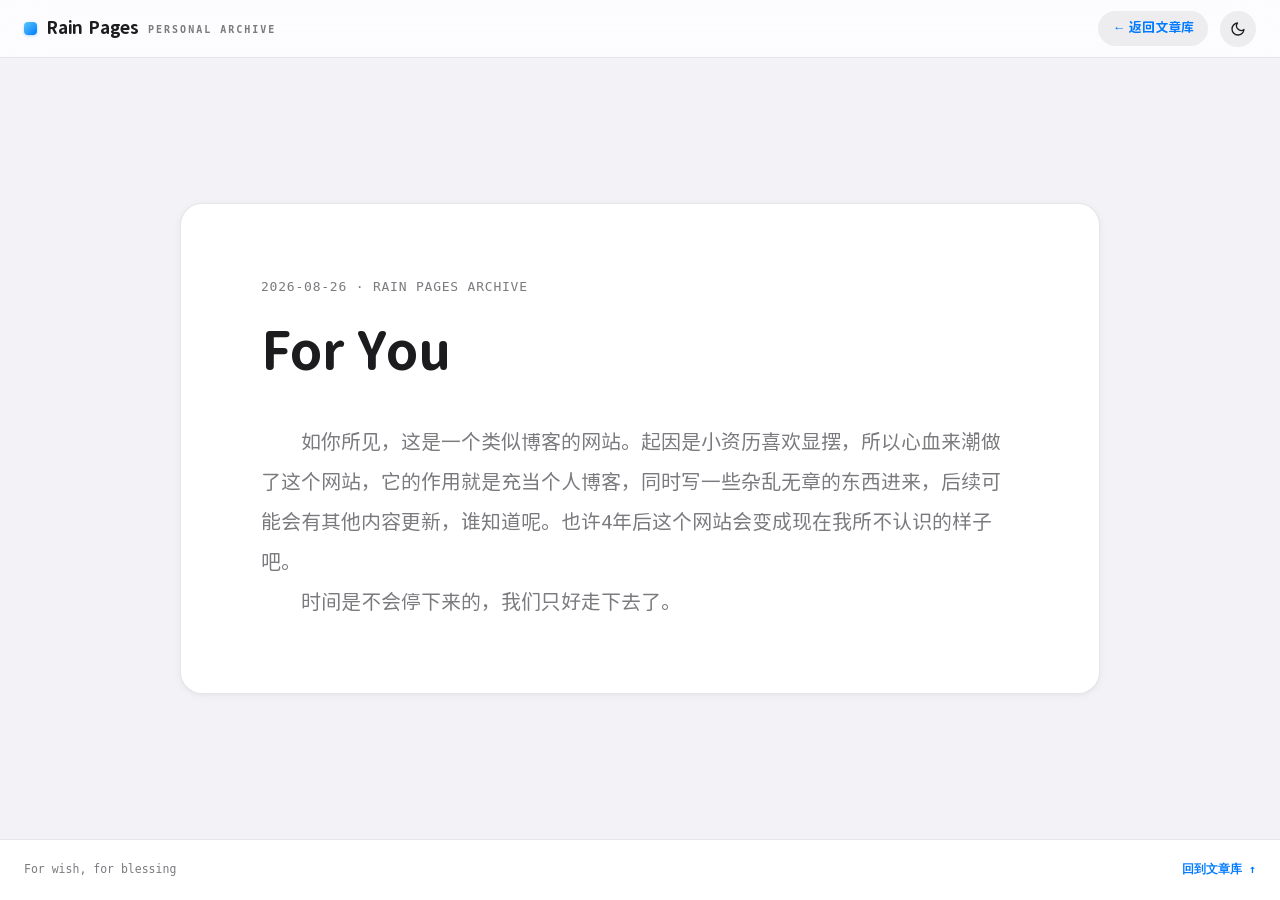
==== commit 71444e09: "ui更新" ====
--- a/2026/For You/index.html
+++ b/2026/For You/index.html
@@ -10,27 +10,36 @@
   <link rel="icon" href="data:image/svg+xml,%3Csvg xmlns='http://www.w3.org/2000/svg' viewBox='0 0 100 100'%3E%3Cdefs%3E%3ClinearGradient id='g' x1='0' y1='0' x2='0' y2='1'%3E%3Cstop offset='0' stop-color='%23bfdbfe'/%3E%3Cstop offset='1' stop-color='%233b82f6'/%3E%3C/linearGradient%3E%3C/defs%3E%3Cg fill='url(%23g)'%3E%3Cpath d='M50 4C34 24 18 42 18 62a32 32 0 0 0 64 0C82 42 66 24 50 4z' transform='translate(7 13) scale(.62)'/%3E%3Cpath d='M50 4C34 24 18 42 18 62a32 32 0 0 0 64 0C82 42 66 24 50 4z' transform='translate(56 55) scale(.42)'/%3E%3Cpath d='M50 4C34 24 18 42 18 62a32 32 0 0 0 64 0C82 42 66 24 50 4z' transform='translate(68 18) scale(.26)'/%3E%3C/g%3E%3Cellipse cx='30' cy='46' rx='4.5' ry='7' fill='%23ffffff' opacity='0.35'/%3E%3C/svg%3E" />
   <style>
     :root {
-      --bg: #eff6fc;
+      color-scheme: light;
+      --bg: #f2f2f7;
       --panel: #ffffff;
-      --ink: #0f2a44;
-      --muted: #5a7d9a;
-      --faint: #8dabc4;
-      --line: #dcebf6;
-      --accent: #2b8ad2;
-      --sans: "Chill Round Gothic", system-ui, -apple-system, "Segoe UI", "PingFang SC", "Hiragino Sans GB", "Microsoft YaHei", "Noto Sans SC", "Segoe UI Emoji", "Apple Color Emoji", sans-serif;
+      --panel-glass: rgba(255, 255, 255, 0.78);
+      --ink: #1c1c1e;
+      --muted: rgba(60, 60, 67, 0.68);
+      --faint: rgba(60, 60, 67, 0.38);
+      --line: rgba(60, 60, 67, 0.12);
+      --fill: rgba(120, 120, 128, 0.12);
+      --fill-hover: rgba(120, 120, 128, 0.18);
+      --accent: #007aff;
+      --sans: "Chill Round Gothic", -apple-system, BlinkMacSystemFont, "SF Pro Text", "SF Pro Rounded", "PingFang SC", "Hiragino Sans GB", "Microsoft YaHei", "Noto Sans SC", "Apple Color Emoji", "Segoe UI Emoji", sans-serif;
       --serif: Georgia, "Chill Round Gothic", "Noto Serif SC", "Songti SC", "STSong", SimSun, serif;
-      --mono: ui-monospace, "Cascadia Code", Consolas, monospace;
-    }
-        /* 夜间模式（与主页一致：白天 = 浅蓝，夜间 = 黑色风格） */
+      --mono: ui-monospace, "SF Mono", "Cascadia Code", Consolas, monospace;
+      --shadow: 0 2px 10px rgba(0, 0, 0, .04), 0 1px 3px rgba(0, 0, 0, .03);
+    }
+    /* 夜间模式（与主页一致：iOS Dark Mode） */
     html.dark {
       color-scheme: dark;
-      --bg: #0a0f16;
-      --panel: #0f1722;
-      --ink: #e8eef5;
-      --muted: #93a7ba;
-      --faint: #5d7285;
-      --line: #1d2937;
-      --accent: #5fb2f2;
+      --bg: #000000;
+      --panel: #1c1c1e;
+      --panel-glass: rgba(28, 28, 30, 0.78);
+      --ink: #ffffff;
+      --muted: rgba(235, 235, 245, 0.68);
+      --faint: rgba(235, 235, 245, 0.38);
+      --line: rgba(84, 84, 88, 0.48);
+      --fill: rgba(120, 120, 128, 0.24);
+      --fill-hover: rgba(120, 120, 128, 0.34);
+      --accent: #0a84ff;
+      --shadow: 0 2px 12px rgba(0, 0, 0, .35), 0 1px 3px rgba(0, 0, 0, .25);
     }
     * { box-sizing: border-box; }
     html { height: 100%; }
@@ -45,17 +54,23 @@
       font-size: 15px;
       line-height: 1.7;
       -webkit-font-smoothing: antialiased;
+      -moz-osx-font-smoothing: grayscale;
     }
     a { color: inherit; }
 
     .topbar {
+      position: sticky;
+      top: 0;
+      z-index: 20;
       flex: none;
       height: 58px;
       display: flex;
       align-items: center;
       justify-content: space-between;
       padding: 0 24px;
-      background: var(--panel);
+      background: var(--panel-glass);
+      backdrop-filter: saturate(180%) blur(20px);
+      -webkit-backdrop-filter: saturate(180%) blur(20px);
       border-bottom: 1px solid var(--line);
     }
     .brand {
@@ -65,14 +80,21 @@
       text-decoration: none;
       font-weight: 700;
       font-size: 17px;
-    }
-    .brand-dot { width: 12px; height: 12px; border-radius: 3px; background: var(--accent); }
+      letter-spacing: -.01em;
+    }
+    .brand-dot {
+      width: 13px;
+      height: 13px;
+      border-radius: 4px;
+      background: linear-gradient(135deg, #5ac8fa, var(--accent));
+      box-shadow: 0 1px 3px rgba(0, 122, 255, .28);
+    }
     .brand-sub {
       font-family: var(--mono);
       font-size: 10px;
-      letter-spacing: .22em;
-      color: var(--muted);
-      margin-top: 3px;
+      letter-spacing: .2em;
+      color: var(--muted);
+      margin-top: 2px;
     }
     .topbar-right { display: flex; align-items: center; gap: 12px; }
     .theme-btn {
@@ -82,25 +104,32 @@
       width: 36px;
       height: 36px;
       padding: 0;
-      border: 1px solid var(--line);
+      border: 1px solid transparent;
       border-radius: 999px;
-      background: var(--panel);
+      background: var(--fill);
       color: var(--ink);
       cursor: pointer;
-      transition: border-color .15s, color .15s;
-    }
-    .theme-btn:hover { border-color: var(--accent); color: var(--accent); }
+      transition: background .15s, color .15s, transform .18s cubic-bezier(0.25, 1, 0.5, 1);
+    }
+    .theme-btn:hover { background: var(--fill-hover); color: var(--accent); }
+    .theme-btn:active { transform: scale(0.92); }
     .theme-icon { width: 16px; height: 16px; }
     .theme-btn .theme-icon-sun { display: none; }
     html.dark .theme-btn .theme-icon-sun { display: block; }
     html.dark .theme-btn .theme-icon-moon { display: none; }
     .back-link {
-      font-family: var(--mono);
-      font-size: 12.5px;
-      color: var(--muted);
+      font-family: var(--sans);
+      font-size: 13px;
+      font-weight: 600;
+      color: var(--accent);
+      padding: 6px 14px;
+      border-radius: 999px;
+      background: var(--fill);
       text-decoration: none;
-    }
-    .back-link:hover { color: var(--accent); }
+      transition: background .15s, transform .18s cubic-bezier(0.25, 1, 0.5, 1);
+    }
+    .back-link:hover { background: var(--fill-hover); }
+    .back-link:active { transform: scale(0.95); }
 
     /* 内容区占满剩余可视高度，卡片垂直居中 */
     main {
@@ -113,22 +142,24 @@
     article {
       width: 100%;
       max-width: 920px;
-      padding: 76px 84px;
+      padding: 72px 80px;
       background: var(--panel);
       border: 1px solid var(--line);
-      border-radius: 16px;
+      border-radius: 22px;
+      box-shadow: var(--shadow);
     }
     .meta {
       font-family: var(--mono);
-      font-size: 13.5px;
+      font-size: 13px;
       color: var(--muted);
       letter-spacing: .06em;
     }
     h1 {
-      margin: 20px 0 40px;
+      margin: 20px 0 38px;
       font-family: var(--serif);
-      font-size: 56px;
+      font-size: 52px;
       line-height: 1.25;
+      letter-spacing: -.01em;
     }
     .body {
       font-family: var(--serif);
@@ -143,6 +174,7 @@
       flex: none;
       width: 100%;
       padding: 20px 24px;
+      background: var(--panel);
       border-top: 1px solid var(--line);
       display: flex;
       justify-content: space-between;
@@ -151,18 +183,20 @@
       font-size: 11.5px;
       color: var(--muted);
     }
-    footer a { color: var(--accent); text-decoration: none; }
+    footer a { color: var(--accent); text-decoration: none; font-weight: 600; }
     footer a:hover { text-decoration: underline; }
 
     @media (max-width: 640px) {
-      article { padding: 32px 22px; }
+      .topbar { padding: 0 14px; }
+      .brand-sub { display: none; }
+      article { padding: 32px 22px; border-radius: 18px; }
       h1 { font-size: 34px; }
       .body { font-size: 17px; }
       footer { flex-direction: column; gap: 8px; }
     }
   </style>
   <!-- 圆润字体（Chill 圆体，本地自托管） -->
-  <link rel="stylesheet" href="../../src/fonts.css?v=1.2.0" />
+  <link rel="stylesheet" href="../../src/fonts.css?v=1.3.0" />
 </head>
 <body>
   <header class="topbar">
